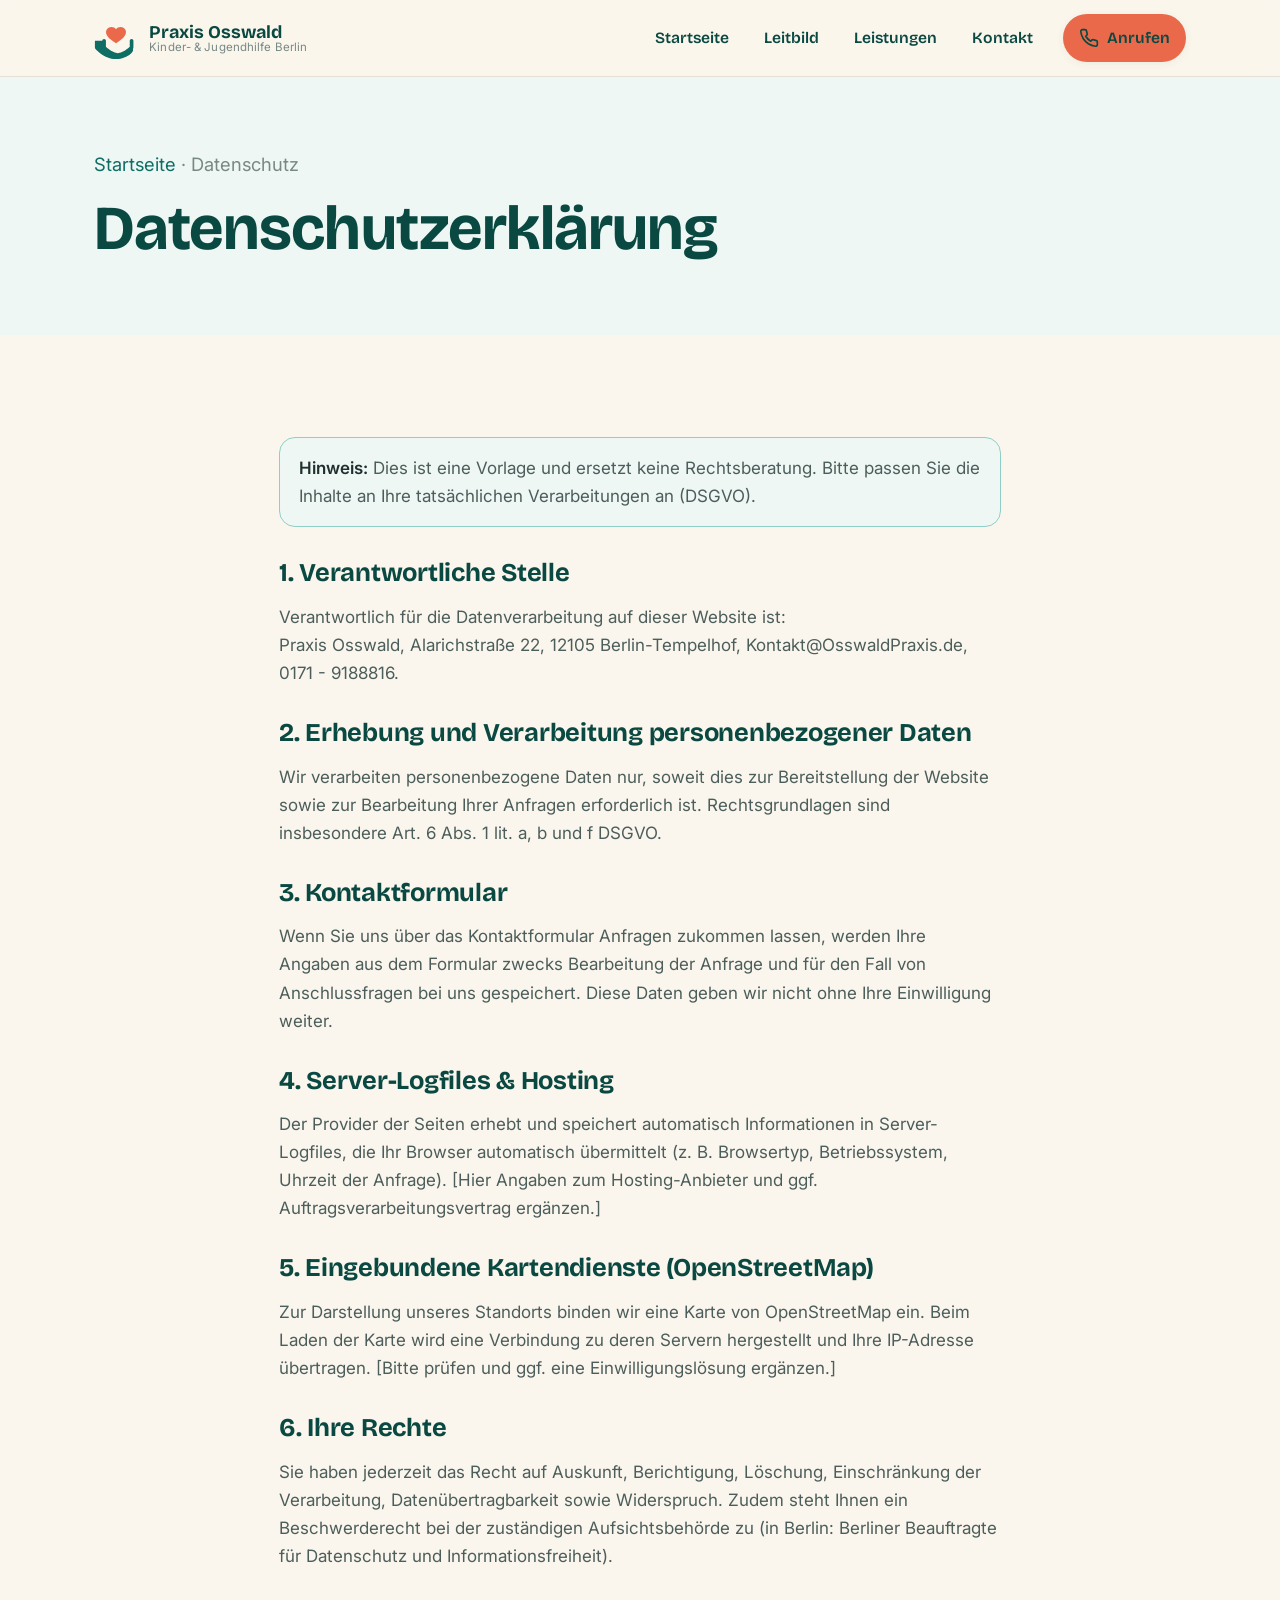
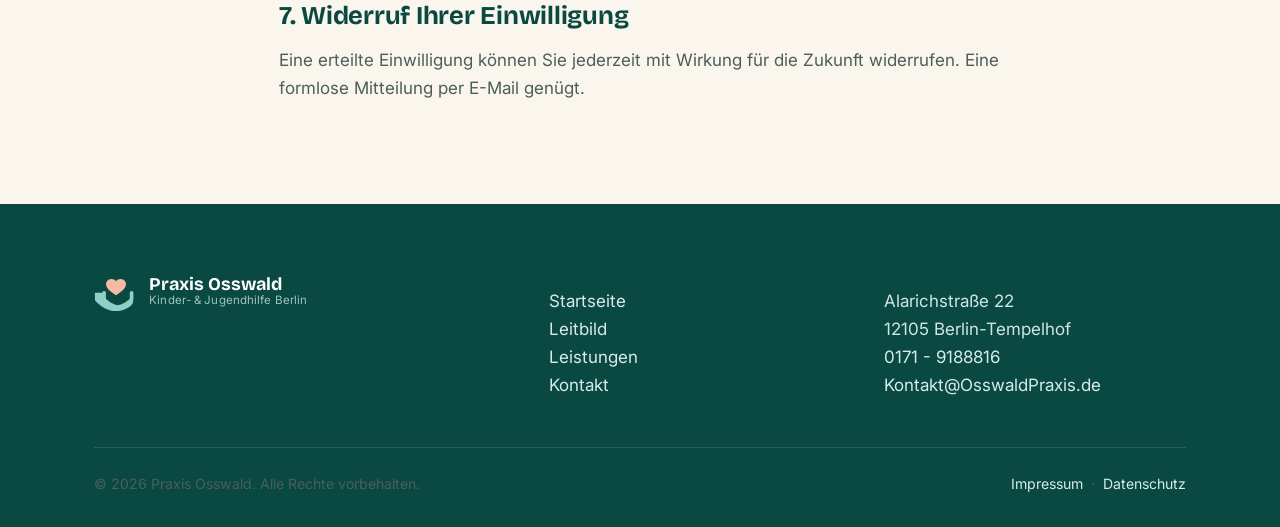
==== datenschutz.html @ 8bf073aa "Add Praxis Osswald website: warm, modern static site Build a responsive, accessible static website (" ====
<!DOCTYPE html>
<html lang="de">
<head>
  <meta charset="UTF-8" />
  <meta name="viewport" content="width=device-width, initial-scale=1" />
  <title>Datenschutzerklärung – Praxis Osswald</title>
  <meta name="description" content="Datenschutzerklärung der Praxis Osswald, freier Träger der Kinder- und Jugendhilfe in Berlin." />
  <meta name="robots" content="noindex" />
  <link rel="icon" href="assets/img/favicon.svg" type="image/svg+xml" />
  <link rel="preconnect" href="https://fonts.googleapis.com" />
  <link rel="preconnect" href="https://fonts.gstatic.com" crossorigin />
  <link href="https://fonts.googleapis.com/css2?family=Bricolage+Grotesque:opsz,wght@12..96,500;12..96,600;12..96,700&family=Inter:wght@400;500;600&display=swap" rel="stylesheet" />
  <script>document.documentElement.classList.add("js");</script>
  <link rel="stylesheet" href="assets/css/styles.css" />
</head>
<body>
  <a class="skip-link" href="#main">Zum Inhalt springen</a>

  <header class="site-header">
    <div class="container site-header__inner site-nav">
      <a class="brand" href="index.html" aria-label="Praxis Osswald – Startseite">
        <svg class="brand__mark" viewBox="0 0 48 48" fill="none" aria-hidden="true" xmlns="http://www.w3.org/2000/svg">
          <path d="M24 14.5c2.2-3.6 8.6-3.4 10.4.8 1.6 3.7-1.1 7.4-4 9.9-1.9 1.6-4.3 3.2-6.4 4.6-2.1-1.4-4.5-3-6.4-4.6-2.9-2.5-5.6-6.2-4-9.9 1.8-4.2 8.2-4.4 10.4-.8Z" fill="#e9694a"/>
          <path d="M9 27c0-1.1.9-2 2-2s2 .9 2 2v6.5c1.6 1.7 4.7 4 8 5.6 2.3 1.1 4 1.4 5 1.4s2.7-.3 5-1.4c3.3-1.6 6.4-3.9 8-5.6V27c0-1.1.9-2 2-2s2 .9 2 2v7.4c0 .6-.2 1.1-.6 1.5C44 38.6 38.7 43 33 45.4c-3 1.2-5.2 1.6-9 1.6s-6-.4-9-1.6C9.3 43 4 38.6 1.6 35.9 1.2 35.5 1 35 1 34.4V27" fill="#0e6e64"/>
        </svg>
        <span class="brand__text"><span class="brand__name">Praxis Osswald</span><span class="brand__tag">Kinder- &amp; Jugendhilfe Berlin</span></span>
      </a>
      <nav class="nav" aria-label="Hauptnavigation">
        <a href="index.html">Startseite</a>
        <a href="leitbild.html">Leitbild</a>
        <a href="leistungen.html">Leistungen</a>
        <a href="kontakt.html">Kontakt</a>
        <a class="btn btn--accent nav__cta" href="tel:+491719188816">
          <svg class="icon" viewBox="0 0 24 24" fill="none" stroke="currentColor" stroke-width="2" stroke-linecap="round" stroke-linejoin="round" aria-hidden="true"><path d="M22 16.92v3a2 2 0 0 1-2.18 2 19.79 19.79 0 0 1-8.63-3.07 19.5 19.5 0 0 1-6-6 19.79 19.79 0 0 1-3.07-8.67A2 2 0 0 1 4.11 2h3a2 2 0 0 1 2 1.72c.13.96.36 1.9.7 2.81a2 2 0 0 1-.45 2.11L8.09 9.91a16 16 0 0 0 6 6l1.27-1.27a2 2 0 0 1 2.11-.45c.9.34 1.85.57 2.81.7A2 2 0 0 1 22 16.92Z"/></svg>
          Anrufen
        </a>
      </nav>
      <button class="nav-toggle" type="button" aria-label="Menü öffnen" aria-expanded="false">
        <svg class="icon" viewBox="0 0 24 24" fill="none" stroke="currentColor" stroke-width="2" stroke-linecap="round" aria-hidden="true"><line x1="3" y1="6" x2="21" y2="6"/><line x1="3" y1="12" x2="21" y2="12"/><line x1="3" y1="18" x2="21" y2="18"/></svg>
      </button>
    </div>
  </header>

  <main id="main">
    <section class="page-hero">
      <div class="container">
        <p class="breadcrumb"><a href="index.html">Startseite</a> · Datenschutz</p>
        <h1 style="margin:.4rem 0 0;">Datenschutzerklärung</h1>
      </div>
    </section>

    <section class="section">
      <div class="container prose stack measure" style="max-width:70ch;">
        <p style="background:var(--teal-50); border:1px solid var(--teal-300); border-radius:var(--r-md); padding:1rem 1.2rem;"><strong>Hinweis:</strong> Dies ist eine Vorlage und ersetzt keine Rechtsberatung. Bitte passen Sie die Inhalte an Ihre tatsächlichen Verarbeitungen an (DSGVO).</p>

        <h3>1. Verantwortliche Stelle</h3>
        <p>Verantwortlich für die Datenverarbeitung auf dieser Website ist:<br>
          Praxis Osswald, Alarichstraße 22, 12105 Berlin-Tempelhof, Kontakt@OsswaldPraxis.de, 0171 - 9188816.</p>

        <h3>2. Erhebung und Verarbeitung personenbezogener Daten</h3>
        <p>Wir verarbeiten personenbezogene Daten nur, soweit dies zur Bereitstellung der Website sowie zur Bearbeitung Ihrer Anfragen erforderlich ist. Rechtsgrundlagen sind insbesondere Art. 6 Abs. 1 lit. a, b und f DSGVO.</p>

        <h3>3. Kontaktformular</h3>
        <p>Wenn Sie uns über das Kontaktformular Anfragen zukommen lassen, werden Ihre Angaben aus dem Formular zwecks Bearbeitung der Anfrage und für den Fall von Anschlussfragen bei uns gespeichert. Diese Daten geben wir nicht ohne Ihre Einwilligung weiter.</p>

        <h3>4. Server-Logfiles &amp; Hosting</h3>
        <p>Der Provider der Seiten erhebt und speichert automatisch Informationen in Server-Logfiles, die Ihr Browser automatisch übermittelt (z. B. Browsertyp, Betriebssystem, Uhrzeit der Anfrage). [Hier Angaben zum Hosting-Anbieter und ggf. Auftragsverarbeitungsvertrag ergänzen.]</p>

        <h3>5. Eingebundene Kartendienste (OpenStreetMap)</h3>
        <p>Zur Darstellung unseres Standorts binden wir eine Karte von OpenStreetMap ein. Beim Laden der Karte wird eine Verbindung zu deren Servern hergestellt und Ihre IP-Adresse übertragen. [Bitte prüfen und ggf. eine Einwilligungslösung ergänzen.]</p>

        <h3>6. Ihre Rechte</h3>
        <p>Sie haben jederzeit das Recht auf Auskunft, Berichtigung, Löschung, Einschränkung der Verarbeitung, Datenübertragbarkeit sowie Widerspruch. Zudem steht Ihnen ein Beschwerderecht bei der zuständigen Aufsichtsbehörde zu (in Berlin: Berliner Beauftragte für Datenschutz und Informationsfreiheit).</p>

        <h3>7. Widerruf Ihrer Einwilligung</h3>
        <p>Eine erteilte Einwilligung können Sie jederzeit mit Wirkung für die Zukunft widerrufen. Eine formlose Mitteilung per E-Mail genügt.</p>
      </div>
    </section>
  </main>

  <footer class="site-footer">
    <div class="container">
      <div class="footer__grid">
        <div class="footer__brand">
          <a class="brand" href="index.html" aria-label="Praxis Osswald – Startseite">
            <svg class="brand__mark" viewBox="0 0 48 48" fill="none" aria-hidden="true" xmlns="http://www.w3.org/2000/svg">
              <path d="M24 14.5c2.2-3.6 8.6-3.4 10.4.8 1.6 3.7-1.1 7.4-4 9.9-1.9 1.6-4.3 3.2-6.4 4.6-2.1-1.4-4.5-3-6.4-4.6-2.9-2.5-5.6-6.2-4-9.9 1.8-4.2 8.2-4.4 10.4-.8Z" fill="#f6b9a6"/>
              <path d="M9 27c0-1.1.9-2 2-2s2 .9 2 2v6.5c1.6 1.7 4.7 4 8 5.6 2.3 1.1 4 1.4 5 1.4s2.7-.3 5-1.4c3.3-1.6 6.4-3.9 8-5.6V27c0-1.1.9-2 2-2s2 .9 2 2v7.4c0 .6-.2 1.1-.6 1.5C44 38.6 38.7 43 33 45.4c-3 1.2-5.2 1.6-9 1.6s-6-.4-9-1.6C9.3 43 4 38.6 1.6 35.9 1.2 35.5 1 35 1 34.4V27" fill="#8fcfc6"/>
            </svg>
            <span class="brand__text"><span class="brand__name">Praxis Osswald</span><span class="brand__tag">Kinder- &amp; Jugendhilfe Berlin</span></span>
          </a>
        </div>
        <div class="footer__nav">
          <h4>Navigation</h4>
          <ul>
            <li><a href="index.html">Startseite</a></li>
            <li><a href="leitbild.html">Leitbild</a></li>
            <li><a href="leistungen.html">Leistungen</a></li>
            <li><a href="kontakt.html">Kontakt</a></li>
          </ul>
        </div>
        <div class="footer__contact">
          <h4>Kontakt</h4>
          <ul>
            <li>Alarichstraße 22<br>12105 Berlin-Tempelhof</li>
            <li><a href="tel:+491719188816">0171 - 9188816</a></li>
            <li><a href="mailto:Kontakt@OsswaldPraxis.de">Kontakt@OsswaldPraxis.de</a></li>
          </ul>
        </div>
      </div>
      <div class="footer__bottom">
        <p>© <span data-year>2026</span> Praxis Osswald. Alle Rechte vorbehalten.</p>
        <p><a href="impressum.html">Impressum</a> &nbsp;·&nbsp; <a href="datenschutz.html">Datenschutz</a></p>
      </div>
    </div>
  </footer>

  <script src="assets/js/main.js" defer></script>
</body>
</html>
---- assets/css/styles.css ----
/* =========================================================================
   Praxis Osswald – freier Träger der Kinder- und Jugendhilfe
   Design system: warm, vertrauensvoll, modern.
   Brand teal as the anchor, one warm coral accent used sparingly.
   ========================================================================= */

/* ---------- Design tokens ---------- */
:root {
  /* Brand teal scale */
  --teal-900: #0a4842;
  --teal-800: #0c574f;
  --teal-700: #0e6e64;
  --teal-600: #128a7c;
  --teal-500: #1aa396;
  --teal-300: #8fcfc6;
  --teal-100: #d7ece8;
  --teal-50:  #eef7f4;

  /* Warm neutrals */
  --cream:    #fbf6ed;
  --sand-100: #f3ebdb;
  --ink:      #21302f;
  --ink-soft: #4c5e5b;
  --ink-faint:#778885;
  --white:    #ffffff;
  --line:     #e6e0d4;

  /* Accents (use sparingly) */
  --coral:      #e9694a;
  --coral-soft: #f6b9a6;
  --sun:        #f3b53d;
  --sky:        #6fb4d8;

  /* Semantic */
  --bg:        var(--cream);
  --surface:   var(--white);
  --primary:   var(--teal-700);
  --primary-ink: #ffffff;
  --accent:    var(--coral);

  /* Type */
  --font-display: "Bricolage Grotesque", "Inter", system-ui, sans-serif;
  --font-body: "Inter", system-ui, -apple-system, "Segoe UI", sans-serif;

  /* Spacing scale (8pt) */
  --space-1: .25rem; --space-2: .5rem;  --space-3: .75rem; --space-4: 1rem;
  --space-5: 1.5rem; --space-6: 2rem;   --space-7: 3rem;   --space-8: 4rem;
  --space-9: 6rem;

  /* Radius & elevation */
  --r-sm: 10px; --r-md: 16px; --r-lg: 24px; --r-xl: 36px; --r-pill: 999px;
  --shadow-sm: 0 2px 8px rgba(13, 71, 65, .06);
  --shadow-md: 0 12px 30px rgba(13, 71, 65, .10);
  --shadow-lg: 0 24px 60px rgba(13, 71, 65, .14);

  --container: 1140px;
  --header-h: 76px;
}

/* ---------- Reset & base ---------- */
*, *::before, *::after { box-sizing: border-box; }
* { margin: 0; }
html { scroll-behavior: smooth; -webkit-text-size-adjust: 100%; }
html, body { overflow-x: clip; } /* contain decorative blobs without breaking sticky header */
body {
  font-family: var(--font-body);
  font-size: 1.0625rem;          /* 17px */
  line-height: 1.65;
  color: var(--ink);
  background: var(--bg);
  -webkit-font-smoothing: antialiased;
  text-rendering: optimizeLegibility;
}
img, svg { display: block; max-width: 100%; }
a { color: var(--teal-800); text-decoration-thickness: 1px; text-underline-offset: 3px; }
a:hover { color: var(--teal-600); }
ul { padding: 0; list-style: none; }

h1, h2, h3, h4 {
  font-family: var(--font-display);
  font-weight: 700;
  line-height: 1.08;
  letter-spacing: -0.015em;
  color: var(--teal-900);
}
h1 { font-size: clamp(2.3rem, 5.2vw, 3.9rem); }
h2 { font-size: clamp(1.8rem, 3.6vw, 2.7rem); }
h3 { font-size: clamp(1.25rem, 2vw, 1.6rem); letter-spacing: -0.01em; }

p { color: var(--ink-soft); }
strong { color: var(--ink); font-weight: 600; }

/* ---------- Layout helpers ---------- */
.container { width: 100%; max-width: var(--container); margin-inline: auto; padding-inline: var(--space-5); }
.section { padding-block: clamp(3.5rem, 8vw, 6.5rem); }
.section--tight { padding-block: clamp(2.5rem, 5vw, 4rem); }
.center { text-align: center; }
.measure { max-width: 60ch; }
.measure-narrow { max-width: 46ch; }
.stack > * + * { margin-top: var(--space-4); }

.eyebrow {
  display: inline-flex; align-items: center; gap: .5rem;
  font-family: var(--font-display); font-weight: 600;
  font-size: .8rem; letter-spacing: .12em; text-transform: uppercase;
  color: var(--teal-600);
}
.eyebrow::before {
  content: ""; width: 26px; height: 2px; border-radius: 2px;
  background: var(--coral);
}
.lead { font-size: 1.18rem; color: var(--ink-soft); }

/* ---------- Skip link ---------- */
.skip-link {
  position: absolute; left: 12px; top: -60px; z-index: 200;
  background: var(--teal-800); color: #fff; padding: .6rem 1rem;
  border-radius: var(--r-sm); transition: top .2s ease; font-weight: 600;
}
.skip-link:focus { top: 12px; color: #fff; }

/* ---------- Focus visibility ---------- */
:focus-visible {
  outline: 3px solid var(--teal-500);
  outline-offset: 2px;
  border-radius: 4px;
}

/* ---------- Buttons ---------- */
.btn {
  --btn-bg: var(--primary); --btn-ink: var(--primary-ink);
  display: inline-flex; align-items: center; justify-content: center; gap: .55rem;
  font-family: var(--font-display); font-weight: 600; font-size: 1rem;
  padding: .85rem 1.5rem; border-radius: var(--r-pill);
  background: var(--btn-bg); color: var(--btn-ink);
  border: 2px solid transparent; cursor: pointer;
  text-decoration: none; min-height: 48px;
  transition: transform .18s ease, box-shadow .18s ease, background-color .18s ease;
  box-shadow: var(--shadow-sm);
}
.btn:hover { color: var(--btn-ink); transform: translateY(-2px); box-shadow: var(--shadow-md); background: var(--teal-800); }
.btn:active { transform: translateY(0); }
.btn--accent { --btn-bg: var(--coral); --btn-ink: #fff; }
.btn--accent:hover { background: #d75a3d; }
.btn--ghost {
  --btn-bg: transparent; --btn-ink: var(--teal-800);
  border-color: var(--teal-300); box-shadow: none;
}
.btn--ghost:hover { background: var(--teal-50); border-color: var(--teal-500); color: var(--teal-800); }
.btn--lg { padding: 1rem 1.9rem; font-size: 1.06rem; }
.btn .icon { width: 20px; height: 20px; }

/* ---------- Header ---------- */
.site-header {
  position: sticky; top: 0; z-index: 100;
  background: rgba(251, 246, 237, .82);
  backdrop-filter: saturate(140%) blur(10px);
  border-bottom: 1px solid var(--line);
}
.site-header__inner {
  display: flex; align-items: center; justify-content: space-between;
  gap: var(--space-4); min-height: var(--header-h);
}
.brand { display: inline-flex; align-items: center; gap: .7rem; text-decoration: none; }
.brand__mark { width: 44px; height: 44px; flex: none; }
.brand__text { display: flex; flex-direction: column; line-height: 1.05; }
.brand__name { font-family: var(--font-display); font-weight: 700; font-size: 1.12rem; color: var(--teal-900); }
.brand__tag { font-size: .72rem; color: var(--ink-faint); letter-spacing: .01em; }

.nav { display: flex; align-items: center; gap: var(--space-2); }
.nav a {
  font-family: var(--font-display); font-weight: 600; font-size: .98rem;
  color: var(--teal-900); text-decoration: none;
  padding: .55rem .85rem; border-radius: var(--r-pill);
  transition: background-color .15s ease, color .15s ease;
}
.nav a:hover { background: var(--teal-50); }
.nav a[aria-current="page"] { background: var(--teal-700); color: #fff; }
.nav__cta { margin-left: var(--space-2); }

.nav-toggle {
  display: none; width: 48px; height: 48px; border: 1px solid var(--line);
  background: var(--white); border-radius: var(--r-sm); cursor: pointer;
  align-items: center; justify-content: center;
}
.nav-toggle .icon { width: 24px; height: 24px; color: var(--teal-900); }

/* ---------- Hero ---------- */
.hero { position: relative; overflow: hidden; padding-block: clamp(3rem, 7vw, 5.5rem); }
.hero__grid {
  display: grid; grid-template-columns: 1.05fr .95fr; gap: clamp(2rem, 5vw, 4rem);
  align-items: center;
}
.hero h1 { margin-bottom: var(--space-4); }
.hero h1 .hl { color: var(--teal-600); }
.hero__actions { display: flex; flex-wrap: wrap; gap: var(--space-3); margin-top: var(--space-6); }
.hero__trust {
  display: flex; flex-wrap: wrap; gap: .5rem 1.25rem; margin-top: var(--space-6);
  color: var(--ink-soft); font-size: .95rem;
}
.hero__trust li { display: inline-flex; align-items: center; gap: .5rem; }
.hero__trust .icon { width: 18px; height: 18px; color: var(--teal-600); }

.hero__art { position: relative; }
.hero__card {
  position: relative; z-index: 2; background: var(--white);
  border-radius: var(--r-xl); box-shadow: var(--shadow-lg);
  padding: clamp(1.5rem, 3vw, 2.4rem); overflow: hidden;
}
.blob {
  position: absolute; border-radius: 50%; filter: blur(2px); opacity: .9; z-index: 0;
}
.blob--1 { width: 320px; height: 320px; background: var(--teal-100); top: -60px; right: -60px; }
.blob--2 { width: 220px; height: 220px; background: var(--coral-soft); bottom: -50px; left: -40px; opacity: .55; }

/* decorative wave divider */
.wave { display: block; width: 100%; height: auto; color: var(--teal-50); }

/* ---------- Cards & grids ---------- */
.grid { display: grid; gap: var(--space-5); }
.grid--2 { grid-template-columns: repeat(2, 1fr); }
.grid--3 { grid-template-columns: repeat(3, 1fr); }
.grid--4 { grid-template-columns: repeat(4, 1fr); }

.card {
  background: var(--surface); border: 1px solid var(--line);
  border-radius: var(--r-lg); padding: var(--space-5);
  box-shadow: var(--shadow-sm);
  transition: transform .2s ease, box-shadow .2s ease, border-color .2s ease;
}
.card--link { display: block; text-decoration: none; color: inherit; }
.card--link:hover { transform: translateY(-4px); box-shadow: var(--shadow-md); border-color: var(--teal-300); color: inherit; }
.card h3 { margin-bottom: var(--space-2); }
.card p { font-size: .98rem; }
.card__more {
  display: inline-flex; align-items: center; gap: .4rem; margin-top: var(--space-4);
  font-family: var(--font-display); font-weight: 600; color: var(--teal-700);
}
.card--link:hover .card__more { gap: .65rem; color: var(--teal-600); }
.card__more .icon { width: 18px; height: 18px; }

/* icon chip */
.chip {
  width: 56px; height: 56px; border-radius: var(--r-md);
  display: grid; place-items: center; margin-bottom: var(--space-4);
  background: var(--teal-50); color: var(--teal-700);
}
.chip .icon { width: 28px; height: 28px; }
.chip--coral { background: #fdeee9; color: var(--coral); }
.chip--sun { background: #fdf3da; color: #c98a09; }
.chip--sky { background: #e7f2f8; color: #2f7ba3; }

/* tag / badge */
.tag {
  display: inline-block; font-family: var(--font-display); font-weight: 600;
  font-size: .78rem; letter-spacing: .02em; color: var(--teal-800);
  background: var(--teal-100); padding: .28rem .7rem; border-radius: var(--r-pill);
}

/* ---------- Section backgrounds ---------- */
.bg-soft { background: var(--teal-50); }
.bg-teal { background: var(--teal-800); color: #eaf5f2; }
.bg-teal h2, .bg-teal h3 { color: #fff; }
.bg-teal p { color: #cfe7e2; }
.bg-sand { background: var(--sand-100); }

/* ---------- Values ---------- */
.value { text-align: left; }
.value__num {
  font-family: var(--font-display); font-weight: 700; font-size: .9rem;
  color: var(--coral);
}

/* ---------- Service detail blocks ---------- */
.service {
  display: grid; grid-template-columns: 1fr 1.1fr; gap: clamp(1.5rem, 4vw, 3.5rem);
  align-items: center; padding-block: clamp(2rem, 4vw, 3.2rem);
  border-top: 1px solid var(--line);
}
.service:first-of-type { border-top: none; }
.service__media {
  border-radius: var(--r-lg); overflow: hidden; aspect-ratio: 4 / 3;
  background: linear-gradient(135deg, var(--teal-100), var(--teal-50));
  display: grid; place-items: center; box-shadow: var(--shadow-sm);
}
.service__media .illus { width: 72%; height: auto; }
.service:nth-child(even) .service__media { order: 2; }
.service h2 { font-size: clamp(1.5rem, 2.6vw, 2rem); margin-bottom: var(--space-3); }

/* ---------- Process steps ---------- */
.steps { counter-reset: step; display: grid; gap: var(--space-5); }
.step { position: relative; padding-left: 4.2rem; }
.step::before {
  counter-increment: step; content: counter(step);
  position: absolute; left: 0; top: 0;
  width: 3rem; height: 3rem; border-radius: var(--r-pill);
  background: var(--white); border: 2px solid var(--teal-300); color: var(--teal-700);
  font-family: var(--font-display); font-weight: 700; font-size: 1.2rem;
  display: grid; place-items: center;
}
.step h3 { margin-bottom: var(--space-1); }

/* ---------- CTA band ---------- */
.cta-band {
  border-radius: var(--r-xl); padding: clamp(2rem, 5vw, 3.5rem);
  background:
    radial-gradient(120% 120% at 100% 0%, rgba(243,181,61,.18), transparent 60%),
    var(--teal-800);
  color: #fff; text-align: center;
}
.cta-band h2 { color: #fff; }
.cta-band p { color: #cfe7e2; margin-inline: auto; }
.cta-band .hero__actions { justify-content: center; }

/* ---------- Forms ---------- */
.form { display: grid; gap: var(--space-4); }
.field { display: grid; gap: .4rem; }
.field label { font-family: var(--font-display); font-weight: 600; color: var(--teal-900); font-size: .95rem; }
.field .req { color: var(--coral); }
.field input, .field textarea {
  width: 100%; font: inherit; color: var(--ink);
  background: var(--white); border: 1.5px solid var(--line);
  border-radius: var(--r-sm); padding: .8rem .9rem; min-height: 48px;
  transition: border-color .15s ease, box-shadow .15s ease;
}
.field textarea { min-height: 150px; resize: vertical; }
.field input:focus, .field textarea:focus {
  outline: none; border-color: var(--teal-500);
  box-shadow: 0 0 0 4px var(--teal-100);
}
.checkbox { display: grid; grid-template-columns: auto 1fr; gap: .7rem; align-items: start; }
.checkbox input { width: 22px; height: 22px; margin-top: .15rem; accent-color: var(--teal-700); }
.checkbox label { font-family: var(--font-body); font-weight: 400; color: var(--ink-soft); font-size: .92rem; line-height: 1.5; }
.form__note { font-size: .85rem; color: var(--ink-faint); }
.form__status { display: none; padding: .9rem 1rem; border-radius: var(--r-sm); font-weight: 500; }
.form__status.is-visible { display: block; }
.form__status--ok { background: var(--teal-50); color: var(--teal-800); border: 1px solid var(--teal-300); }

.contact-meta { display: grid; gap: var(--space-3); }
.contact-meta li { display: grid; grid-template-columns: auto 1fr; gap: .8rem; align-items: start; }
.contact-meta .icon { width: 22px; height: 22px; color: var(--teal-600); margin-top: .15rem; }
.contact-meta a { color: var(--teal-800); }
.map-frame {
  width: 100%; aspect-ratio: 4 / 3; border: 0; border-radius: var(--r-lg);
  box-shadow: var(--shadow-sm); margin-top: var(--space-5);
}

/* ---------- Footer ---------- */
.site-footer { background: var(--teal-900); color: #cfe7e2; padding-block: var(--space-8) var(--space-6); }
.site-footer a { color: #d7ece8; text-decoration: none; }
.site-footer a:hover { color: #fff; text-decoration: underline; }
.footer__grid { display: grid; grid-template-columns: 1.4fr 1fr 1fr; gap: var(--space-6); }
.footer__brand .brand__name { color: #fff; }
.footer__brand .brand__tag { color: #9cc4bd; }
.footer h4 { color: #fff; font-size: 1rem; margin-bottom: var(--space-3); }
.footer ul { display: grid; gap: .6rem; }
.footer__bottom {
  margin-top: var(--space-7); padding-top: var(--space-5); border-top: 1px solid rgba(255,255,255,.12);
  display: flex; flex-wrap: wrap; gap: var(--space-3) var(--space-5); justify-content: space-between;
  font-size: .88rem; color: #9cc4bd;
}

/* ---------- Page hero (sub pages) ---------- */
.page-hero { padding-block: clamp(2.5rem, 6vw, 4.5rem); background: var(--teal-50); }
.page-hero .eyebrow { margin-bottom: var(--space-3); }
.page-hero p { font-size: 1.15rem; }
.breadcrumb { font-size: .85rem; color: var(--ink-faint); margin-bottom: var(--space-4); }
.breadcrumb a { color: var(--teal-700); text-decoration: none; }

/* ---------- Entrance animation ----------
   Content is always visible. A gentle one-time fade-up runs on load for a
   little polish; it never hides content, so no-JS and slow loads are safe. */
.reveal { opacity: 1; transform: none; }
@media (prefers-reduced-motion: no-preference) {
  .js .reveal { animation: fade-up .6s cubic-bezier(.22,.61,.36,1) both; }
}
@keyframes fade-up {
  from { opacity: 0; transform: translateY(16px); }
  to   { opacity: 1; transform: none; }
}

/* ---------- Prose ---------- */
.prose p + p { margin-top: var(--space-4); }
.prose h3 { margin-top: var(--space-6); margin-bottom: var(--space-2); }

/* ---------- Responsive ---------- */
@media (max-width: 920px) {
  .grid--4 { grid-template-columns: repeat(2, 1fr); }
  .grid--3 { grid-template-columns: repeat(2, 1fr); }
  .hero__grid { grid-template-columns: 1fr; }
  .hero__art { order: -1; max-width: 460px; }
  .service { grid-template-columns: 1fr; }
  .service:nth-child(even) .service__media { order: 0; }
  .service__media { max-width: 460px; }
  .footer__grid { grid-template-columns: 1fr 1fr; }
  .footer__brand { grid-column: 1 / -1; }
}
@media (max-width: 680px) {
  .nav { display: none; }
  .nav-toggle { display: inline-flex; }
  .site-nav.is-open .nav {
    display: flex; flex-direction: column; align-items: stretch;
    position: absolute; left: 0; right: 0; top: var(--header-h);
    background: var(--white); border-bottom: 1px solid var(--line);
    padding: var(--space-4); gap: var(--space-1); box-shadow: var(--shadow-md);
  }
  .site-nav.is-open .nav a { padding: .85rem 1rem; }
  .nav__cta { margin-left: 0; }
  .grid--2, .grid--3, .grid--4 { grid-template-columns: 1fr; }
  .footer__grid { grid-template-columns: 1fr; }
  body { font-size: 1rem; }
}

/* ---------- Reduced motion ---------- */
@media (prefers-reduced-motion: reduce) {
  html { scroll-behavior: auto; }
  *, *::before, *::after { animation-duration: .001ms !important; transition-duration: .001ms !important; }
  .reveal { opacity: 1; transform: none; }
}
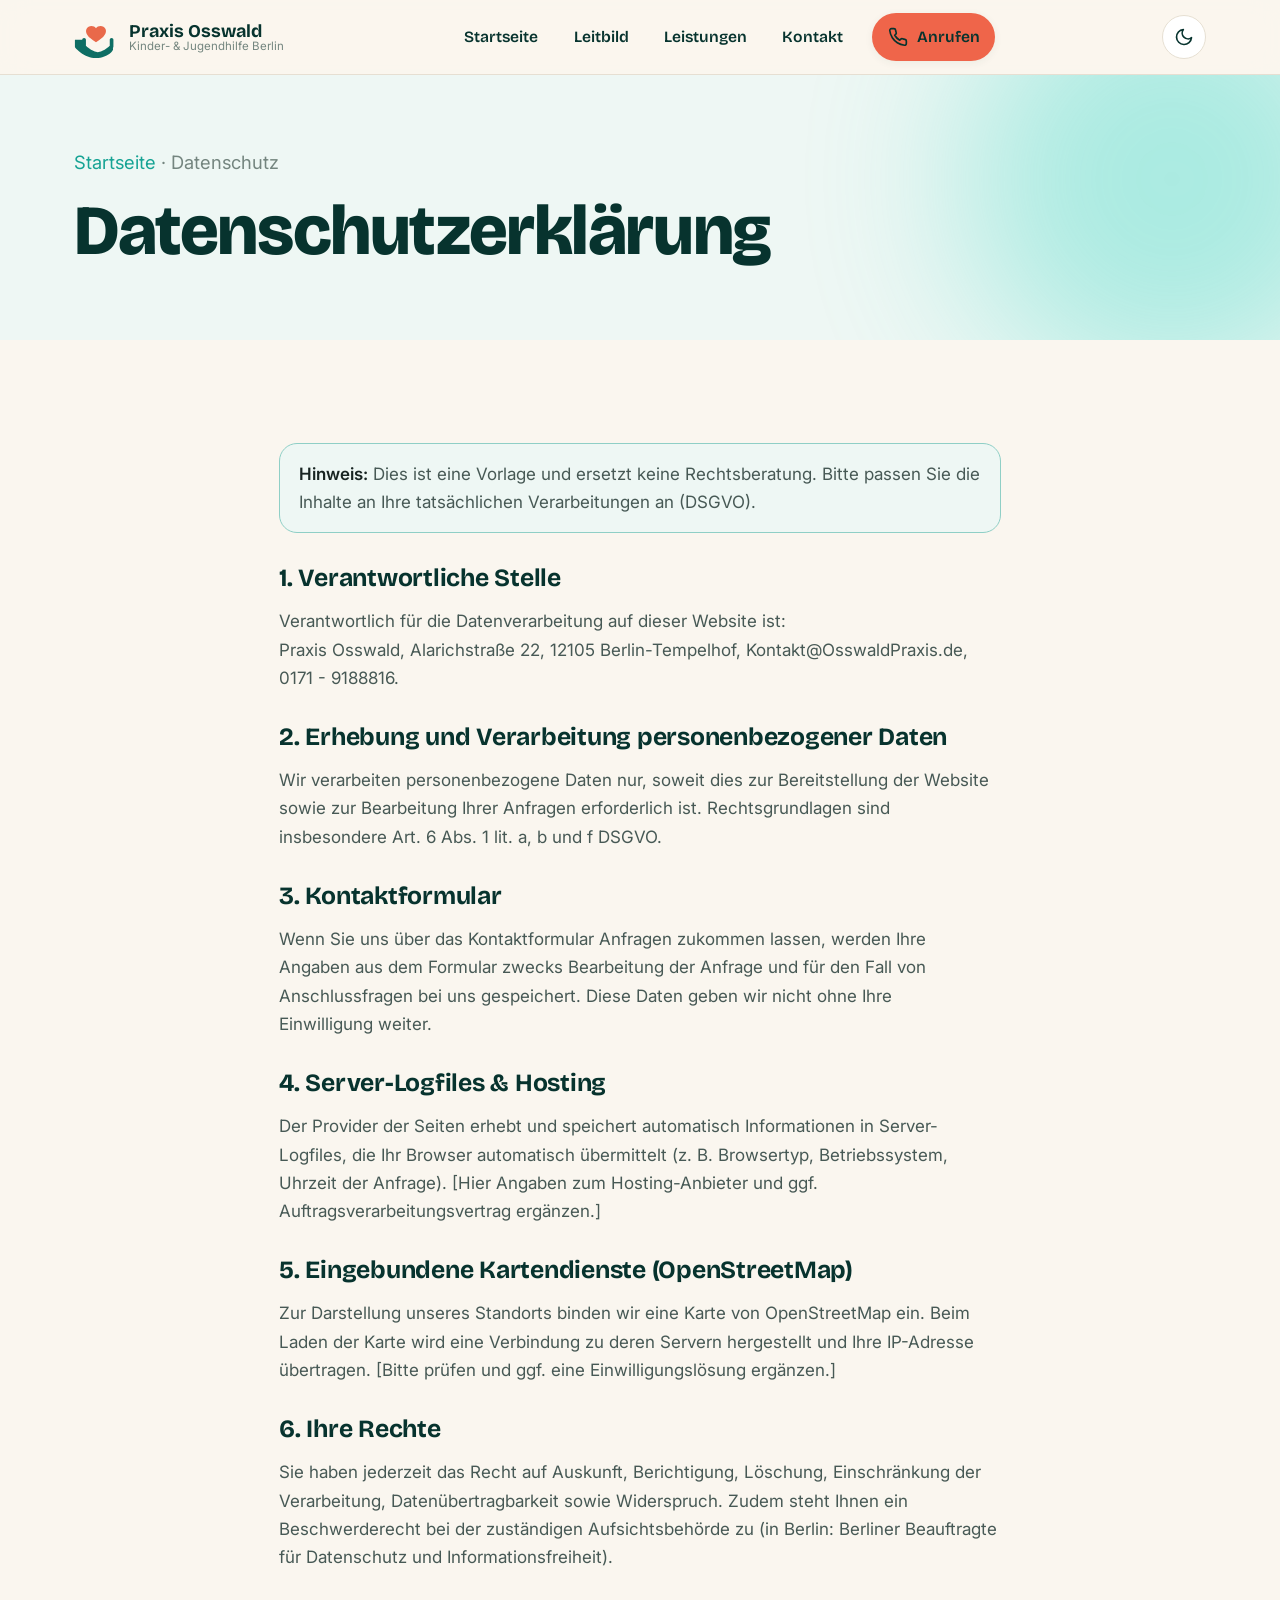
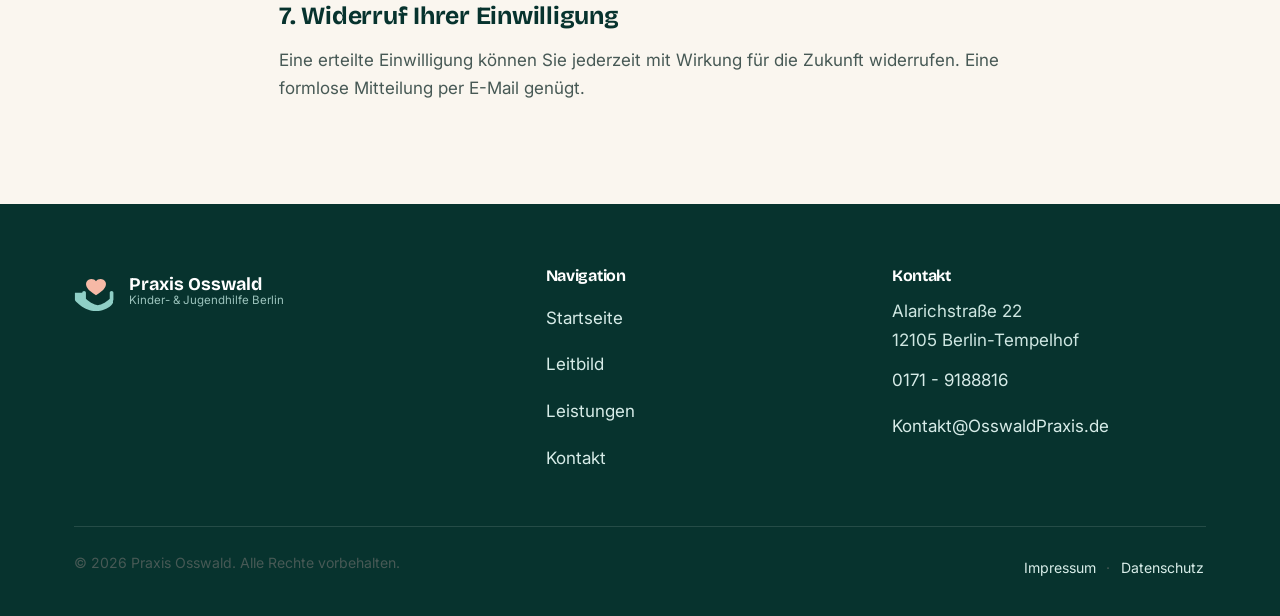
==== commit 507f05ff: "Redesign v2: modern web platform features and refreshed visual design Rebuild the design system on c" ====
--- a/datenschutz.html
+++ b/datenschutz.html
@@ -10,7 +10,7 @@
   <link rel="preconnect" href="https://fonts.googleapis.com" />
   <link rel="preconnect" href="https://fonts.gstatic.com" crossorigin />
   <link href="https://fonts.googleapis.com/css2?family=Bricolage+Grotesque:opsz,wght@12..96,500;12..96,600;12..96,700&family=Inter:wght@400;500;600&display=swap" rel="stylesheet" />
-  <script>document.documentElement.classList.add("js");</script>
+  <script>document.documentElement.classList.add("js");try{var t=localStorage.getItem("theme");if(t)document.documentElement.setAttribute("data-theme",t)}catch(e){}</script>
   <link rel="stylesheet" href="assets/css/styles.css" />
 </head>
 <body>
@@ -35,10 +35,17 @@
           Anrufen
         </a>
       </nav>
-      <button class="nav-toggle" type="button" aria-label="Menü öffnen" aria-expanded="false">
-        <svg class="icon" viewBox="0 0 24 24" fill="none" stroke="currentColor" stroke-width="2" stroke-linecap="round" aria-hidden="true"><line x1="3" y1="6" x2="21" y2="6"/><line x1="3" y1="12" x2="21" y2="12"/><line x1="3" y1="18" x2="21" y2="18"/></svg>
-      </button>
+      <div class="header-tools">
+        <button class="theme-toggle" type="button" data-theme-toggle aria-label="Zwischen hellem und dunklem Design wechseln">
+          <svg class="icon icon--moon" viewBox="0 0 24 24" fill="none" stroke="currentColor" stroke-width="2" stroke-linecap="round" stroke-linejoin="round" aria-hidden="true"><path d="M21 12.79A9 9 0 1 1 11.21 3 7 7 0 0 0 21 12.79Z"/></svg>
+          <svg class="icon icon--sun" viewBox="0 0 24 24" fill="none" stroke="currentColor" stroke-width="2" stroke-linecap="round" stroke-linejoin="round" aria-hidden="true"><circle cx="12" cy="12" r="4"/><path d="M12 2v2m0 16v2M4.93 4.93l1.41 1.41m11.32 11.32 1.41 1.41M2 12h2m16 0h2M6.34 17.66l-1.41 1.41M19.07 4.93l-1.41 1.41"/></svg>
+        </button>
+        <button class="nav-toggle" type="button" aria-label="Menü öffnen" aria-expanded="false">
+          <svg class="icon" viewBox="0 0 24 24" fill="none" stroke="currentColor" stroke-width="2" stroke-linecap="round" aria-hidden="true"><line x1="3" y1="6" x2="21" y2="6"/><line x1="3" y1="12" x2="21" y2="12"/><line x1="3" y1="18" x2="21" y2="18"/></svg>
+        </button>
+      </div>
     </div>
+    <div class="scroll-progress" aria-hidden="true"></div>
   </header>
 
   <main id="main">
--- a/assets/css/styles.css
+++ b/assets/css/styles.css
@@ -1,94 +1,154 @@
 /* =========================================================================
    Praxis Osswald – freier Träger der Kinder- und Jugendhilfe
-   Design system: warm, vertrauensvoll, modern.
-   Brand teal as the anchor, one warm coral accent used sparingly.
+   Design system v2: warm & trustworthy, built on the modern web platform.
+   Dark mode, view transitions, scroll-driven animations, color-mix, bento.
    ========================================================================= */
+
+/* ---------- View transitions (cross-document, progressive) ---------- */
+@view-transition { navigation: auto; }
+::view-transition-old(root), ::view-transition-new(root) { animation-duration: .28s; }
 
 /* ---------- Design tokens ---------- */
 :root {
+  color-scheme: light;
+
   /* Brand teal scale */
-  --teal-900: #0a4842;
-  --teal-800: #0c574f;
+  --teal-900: #07332e;
+  --teal-800: #0b4a43;
   --teal-700: #0e6e64;
   --teal-600: #128a7c;
-  --teal-500: #1aa396;
+  --teal-500: #16a394;
+  --teal-400: #2dd4bf;
   --teal-300: #8fcfc6;
   --teal-100: #d7ece8;
   --teal-50:  #eef7f4;
 
-  /* Warm neutrals */
-  --cream:    #fbf6ed;
-  --sand-100: #f3ebdb;
-  --ink:      #21302f;
-  --ink-soft: #4c5e5b;
-  --ink-faint:#778885;
-  --white:    #ffffff;
-  --line:     #e6e0d4;
-
-  /* Accents (use sparingly) */
-  --coral:      #e9694a;
+  /* Accents */
+  --coral:      #ef654a;
   --coral-soft: #f6b9a6;
-  --sun:        #f3b53d;
+  --sun:        #f4b942;
   --sky:        #6fb4d8;
 
-  /* Semantic */
-  --bg:        var(--cream);
-  --surface:   var(--white);
-  --primary:   var(--teal-700);
-  --primary-ink: #ffffff;
-  --accent:    var(--coral);
+  /* Neutrals / semantic */
+  --bg:        #faf6ef;
+  --bg-soft:   #eef7f4;
+  --bg-sand:   #f3ebdb;
+  --surface:   #ffffff;
+  --surface-2: #fdfaf4;
+  --ink:       #182422;
+  --ink-soft:  #475955;
+  --ink-faint: #74857f;
+  --line:      #e6dfd2;
+  --heading:   var(--teal-900);
+  --footer-bg: #07332e;
+
+  --shadow-sm: 0 2px 8px rgba(9, 56, 50, .06);
+  --shadow-md: 0 12px 30px rgba(9, 56, 50, .10);
+  --shadow-lg: 0 26px 64px rgba(9, 56, 50, .16);
 
   /* Type */
   --font-display: "Bricolage Grotesque", "Inter", system-ui, sans-serif;
   --font-body: "Inter", system-ui, -apple-system, "Segoe UI", sans-serif;
 
-  /* Spacing scale (8pt) */
+  /* Spacing (8pt) */
   --space-1: .25rem; --space-2: .5rem;  --space-3: .75rem; --space-4: 1rem;
   --space-5: 1.5rem; --space-6: 2rem;   --space-7: 3rem;   --space-8: 4rem;
   --space-9: 6rem;
 
-  /* Radius & elevation */
-  --r-sm: 10px; --r-md: 16px; --r-lg: 24px; --r-xl: 36px; --r-pill: 999px;
-  --shadow-sm: 0 2px 8px rgba(13, 71, 65, .06);
-  --shadow-md: 0 12px 30px rgba(13, 71, 65, .10);
-  --shadow-lg: 0 24px 60px rgba(13, 71, 65, .14);
-
-  --container: 1140px;
-  --header-h: 76px;
+  --r-sm: 12px; --r-md: 18px; --r-lg: 26px; --r-xl: 38px; --r-pill: 999px;
+  --container: 1180px;
+  --header-h: 74px;
+
+  /* Legacy aliases kept for sub-page inline styles */
+  --cream: var(--bg); --sand-100: var(--bg-sand);
+  --primary: var(--teal-700); --primary-ink: #fff; --accent: var(--coral);
+  --r-2: var(--r-md);
+}
+
+/* Dark theme tokens (system preference) */
+@media (prefers-color-scheme: dark) {
+  :root:not([data-theme="light"]) {
+    color-scheme: dark;
+    --bg:        #0b1615;
+    --bg-soft:   #0e1e1c;
+    --bg-sand:   #131f1c;
+    --surface:   #12201e;
+    --surface-2: #152422;
+    --ink:       #e8f1ee;
+    --ink-soft:  #aec3bd;
+    --ink-faint: #7e948e;
+    --line:      #24373372;
+    --heading:   #eaf7f3;
+    --footer-bg: #081211;
+    --teal-100:  #123f39;
+    --teal-50:   #10231f;
+    --teal-300:  #1c6c61;
+    --shadow-sm: 0 2px 8px rgba(0,0,0,.35);
+    --shadow-md: 0 12px 30px rgba(0,0,0,.45);
+    --shadow-lg: 0 26px 64px rgba(0,0,0,.55);
+  }
+}
+/* Dark theme tokens (explicit toggle) */
+:root[data-theme="dark"] {
+  color-scheme: dark;
+  --bg:        #0b1615;
+  --bg-soft:   #0e1e1c;
+  --bg-sand:   #131f1c;
+  --surface:   #12201e;
+  --surface-2: #152422;
+  --ink:       #e8f1ee;
+  --ink-soft:  #aec3bd;
+  --ink-faint: #7e948e;
+  --line:      #24373372;
+  --heading:   #eaf7f3;
+  --footer-bg: #081211;
+  --teal-100:  #123f39;
+  --teal-50:   #10231f;
+  --teal-300:  #1c6c61;
+  --shadow-sm: 0 2px 8px rgba(0,0,0,.35);
+  --shadow-md: 0 12px 30px rgba(0,0,0,.45);
+  --shadow-lg: 0 26px 64px rgba(0,0,0,.55);
 }
 
 /* ---------- Reset & base ---------- */
 *, *::before, *::after { box-sizing: border-box; }
 * { margin: 0; }
 html { scroll-behavior: smooth; -webkit-text-size-adjust: 100%; }
-html, body { overflow-x: clip; } /* contain decorative blobs without breaking sticky header */
+html, body { overflow-x: clip; }
 body {
   font-family: var(--font-body);
-  font-size: 1.0625rem;          /* 17px */
-  line-height: 1.65;
+  font-size: 1.0625rem;
+  line-height: 1.66;
   color: var(--ink);
   background: var(--bg);
   -webkit-font-smoothing: antialiased;
   text-rendering: optimizeLegibility;
+  transition: background-color .3s ease, color .3s ease;
 }
 img, svg { display: block; max-width: 100%; }
-a { color: var(--teal-800); text-decoration-thickness: 1px; text-underline-offset: 3px; }
-a:hover { color: var(--teal-600); }
+a { color: var(--teal-600); text-decoration-thickness: 1px; text-underline-offset: 3px; }
+a:hover { color: var(--teal-500); }
 ul { padding: 0; list-style: none; }
 
 h1, h2, h3, h4 {
   font-family: var(--font-display);
   font-weight: 700;
-  line-height: 1.08;
-  letter-spacing: -0.015em;
-  color: var(--teal-900);
-}
-h1 { font-size: clamp(2.3rem, 5.2vw, 3.9rem); }
-h2 { font-size: clamp(1.8rem, 3.6vw, 2.7rem); }
-h3 { font-size: clamp(1.25rem, 2vw, 1.6rem); letter-spacing: -0.01em; }
-
-p { color: var(--ink-soft); }
+  line-height: 1.06;
+  letter-spacing: -0.02em;
+  color: var(--heading);
+  text-wrap: balance;
+}
+h1 { font-size: clamp(2.5rem, 6vw, 4.4rem); font-weight: 800; }
+h2 { font-size: clamp(1.9rem, 3.8vw, 2.9rem); }
+h3 { font-size: clamp(1.25rem, 2vw, 1.55rem); letter-spacing: -0.01em; }
+p { color: var(--ink-soft); text-wrap: pretty; }
 strong { color: var(--ink); font-weight: 600; }
+
+/* Gradient highlight text */
+.grad {
+  background: linear-gradient(94deg, var(--teal-500) 0%, var(--teal-400) 45%, var(--coral) 100%);
+  -webkit-background-clip: text; background-clip: text; color: transparent;
+}
 
 /* ---------- Layout helpers ---------- */
 .container { width: 100%; max-width: var(--container); margin-inline: auto; padding-inline: var(--space-5); }
@@ -96,132 +156,186 @@
 .section--tight { padding-block: clamp(2.5rem, 5vw, 4rem); }
 .center { text-align: center; }
 .measure { max-width: 60ch; }
-.measure-narrow { max-width: 46ch; }
 .stack > * + * { margin-top: var(--space-4); }
+.grid { display: grid; gap: var(--space-5); }
+.grid--2 { grid-template-columns: repeat(2, 1fr); }
+.grid--3 { grid-template-columns: repeat(3, 1fr); }
+.grid--4 { grid-template-columns: repeat(4, 1fr); }
 
 .eyebrow {
-  display: inline-flex; align-items: center; gap: .5rem;
+  display: inline-flex; align-items: center; gap: .55rem;
   font-family: var(--font-display); font-weight: 600;
   font-size: .8rem; letter-spacing: .12em; text-transform: uppercase;
-  color: var(--teal-600);
-}
-.eyebrow::before {
-  content: ""; width: 26px; height: 2px; border-radius: 2px;
-  background: var(--coral);
-}
+  color: var(--teal-500);
+}
+.eyebrow::before { content: ""; width: 26px; height: 2px; border-radius: 2px; background: var(--coral); }
 .lead { font-size: 1.18rem; color: var(--ink-soft); }
 
-/* ---------- Skip link ---------- */
+.bg-soft { background: var(--bg-soft); }
+.bg-sand { background: var(--bg-sand); }
+.bg-teal { background: var(--teal-800); color: #eaf5f2; }
+.bg-teal h2, .bg-teal h3 { color: #fff; }
+.bg-teal p { color: #cfe7e2; }
+
+/* ---------- Skip link & focus ---------- */
 .skip-link {
-  position: absolute; left: 12px; top: -60px; z-index: 200;
+  position: absolute; left: 12px; top: -60px; z-index: 300;
   background: var(--teal-800); color: #fff; padding: .6rem 1rem;
   border-radius: var(--r-sm); transition: top .2s ease; font-weight: 600;
 }
 .skip-link:focus { top: 12px; color: #fff; }
-
-/* ---------- Focus visibility ---------- */
-:focus-visible {
-  outline: 3px solid var(--teal-500);
-  outline-offset: 2px;
-  border-radius: 4px;
-}
+:focus-visible { outline: 3px solid var(--teal-500); outline-offset: 2px; border-radius: 4px; }
 
 /* ---------- Buttons ---------- */
 .btn {
-  --btn-bg: var(--primary); --btn-ink: var(--primary-ink);
+  --btn-bg: var(--teal-700); --btn-ink: #fff;
   display: inline-flex; align-items: center; justify-content: center; gap: .55rem;
   font-family: var(--font-display); font-weight: 600; font-size: 1rem;
-  padding: .85rem 1.5rem; border-radius: var(--r-pill);
+  padding: .85rem 1.6rem; border-radius: var(--r-pill);
   background: var(--btn-bg); color: var(--btn-ink);
   border: 2px solid transparent; cursor: pointer;
   text-decoration: none; min-height: 48px;
   transition: transform .18s ease, box-shadow .18s ease, background-color .18s ease;
   box-shadow: var(--shadow-sm);
 }
-.btn:hover { color: var(--btn-ink); transform: translateY(-2px); box-shadow: var(--shadow-md); background: var(--teal-800); }
-.btn:active { transform: translateY(0); }
-.btn--accent { --btn-bg: var(--coral); --btn-ink: #fff; }
-.btn--accent:hover { background: #d75a3d; }
+.btn:hover { color: var(--btn-ink); transform: translateY(-2px); box-shadow: var(--shadow-md); background: var(--teal-600); }
+.btn:active { transform: translateY(0) scale(.98); }
+.btn--accent { --btn-bg: var(--coral); }
+.btn--accent:hover { background: #d95a3f; }
 .btn--ghost {
-  --btn-bg: transparent; --btn-ink: var(--teal-800);
-  border-color: var(--teal-300); box-shadow: none;
-}
-.btn--ghost:hover { background: var(--teal-50); border-color: var(--teal-500); color: var(--teal-800); }
-.btn--lg { padding: 1rem 1.9rem; font-size: 1.06rem; }
+  --btn-bg: transparent; --btn-ink: var(--teal-600);
+  border-color: color-mix(in oklab, var(--teal-500) 45%, transparent); box-shadow: none;
+}
+.btn--ghost:hover { background: color-mix(in oklab, var(--teal-500) 10%, transparent); border-color: var(--teal-500); color: var(--teal-500); }
+.btn--lg { padding: 1rem 2rem; font-size: 1.06rem; }
+/* Glow button: gradient ring for the primary hero action */
+.btn--glow { position: relative; --btn-bg: var(--teal-700); }
+.btn--glow::before {
+  content: ""; position: absolute; inset: -3px; border-radius: inherit; z-index: -1;
+  background: conic-gradient(from var(--glow-angle, 0deg), var(--teal-400), var(--coral), var(--sun), var(--teal-400));
+  filter: blur(10px); opacity: .55;
+}
+@property --glow-angle { syntax: "<angle>"; initial-value: 0deg; inherits: false; }
+@media (prefers-reduced-motion: no-preference) {
+  .btn--glow::before { animation: glow-spin 6s linear infinite; }
+  @keyframes glow-spin { to { --glow-angle: 360deg; } }
+}
 .btn .icon { width: 20px; height: 20px; }
 
 /* ---------- Header ---------- */
 .site-header {
   position: sticky; top: 0; z-index: 100;
-  background: rgba(251, 246, 237, .82);
-  backdrop-filter: saturate(140%) blur(10px);
+  background: color-mix(in oklab, var(--bg) 78%, transparent);
+  backdrop-filter: saturate(150%) blur(14px);
+  -webkit-backdrop-filter: saturate(150%) blur(14px);
   border-bottom: 1px solid var(--line);
 }
 .site-header__inner {
   display: flex; align-items: center; justify-content: space-between;
-  gap: var(--space-4); min-height: var(--header-h);
+  gap: var(--space-3); min-height: var(--header-h);
 }
 .brand { display: inline-flex; align-items: center; gap: .7rem; text-decoration: none; }
 .brand__mark { width: 44px; height: 44px; flex: none; }
 .brand__text { display: flex; flex-direction: column; line-height: 1.05; }
-.brand__name { font-family: var(--font-display); font-weight: 700; font-size: 1.12rem; color: var(--teal-900); }
-.brand__tag { font-size: .72rem; color: var(--ink-faint); letter-spacing: .01em; }
+.brand__name { font-family: var(--font-display); font-weight: 700; font-size: 1.12rem; color: var(--heading); }
+.brand__tag { font-size: .72rem; color: var(--ink-faint); }
 
 .nav { display: flex; align-items: center; gap: var(--space-2); }
 .nav a {
   font-family: var(--font-display); font-weight: 600; font-size: .98rem;
-  color: var(--teal-900); text-decoration: none;
+  color: var(--heading); text-decoration: none;
   padding: .55rem .85rem; border-radius: var(--r-pill);
   transition: background-color .15s ease, color .15s ease;
 }
-.nav a:hover { background: var(--teal-50); }
+.nav a:hover { background: color-mix(in oklab, var(--teal-500) 12%, transparent); }
 .nav a[aria-current="page"] { background: var(--teal-700); color: #fff; }
 .nav__cta { margin-left: var(--space-2); }
 
+.header-tools { display: flex; align-items: center; gap: var(--space-2); }
+.theme-toggle {
+  width: 44px; height: 44px; border-radius: var(--r-pill);
+  border: 1px solid var(--line); background: var(--surface);
+  display: inline-flex; align-items: center; justify-content: center; cursor: pointer;
+  color: var(--heading); transition: transform .18s ease, background-color .18s ease;
+}
+.theme-toggle:hover { transform: rotate(12deg) scale(1.05); }
+.theme-toggle .icon { width: 20px; height: 20px; }
+.theme-toggle .icon--sun { display: none; }
+:root[data-theme="dark"] .theme-toggle .icon--sun { display: block; }
+:root[data-theme="dark"] .theme-toggle .icon--moon { display: none; }
+@media (prefers-color-scheme: dark) {
+  :root:not([data-theme="light"]) .theme-toggle .icon--sun { display: block; }
+  :root:not([data-theme="light"]) .theme-toggle .icon--moon { display: none; }
+}
+
 .nav-toggle {
   display: none; width: 48px; height: 48px; border: 1px solid var(--line);
-  background: var(--white); border-radius: var(--r-sm); cursor: pointer;
-  align-items: center; justify-content: center;
-}
-.nav-toggle .icon { width: 24px; height: 24px; color: var(--teal-900); }
-
-/* ---------- Hero ---------- */
-.hero { position: relative; overflow: hidden; padding-block: clamp(3rem, 7vw, 5.5rem); }
-.hero__grid {
-  display: grid; grid-template-columns: 1.05fr .95fr; gap: clamp(2rem, 5vw, 4rem);
-  align-items: center;
-}
-.hero h1 { margin-bottom: var(--space-4); }
-.hero h1 .hl { color: var(--teal-600); }
+  background: var(--surface); border-radius: var(--r-sm); cursor: pointer;
+  align-items: center; justify-content: center; color: var(--heading);
+}
+.nav-toggle .icon { width: 24px; height: 24px; }
+
+/* Scroll progress (CSS scroll-driven animation, hidden if unsupported) */
+.scroll-progress { display: none; }
+@supports (animation-timeline: scroll()) {
+  .scroll-progress {
+    display: block; position: absolute; left: 0; bottom: -1px; height: 3px; width: 100%;
+    background: linear-gradient(90deg, var(--teal-400), var(--coral));
+    transform-origin: 0 50%; transform: scaleX(0);
+    animation: progress-grow linear both;
+    animation-timeline: scroll(root);
+  }
+  @keyframes progress-grow { from { transform: scaleX(0); } to { transform: scaleX(1); } }
+}
+
+/* ---------- Hero v2: gradient mesh ---------- */
+.hero { position: relative; overflow: clip; padding-block: clamp(4rem, 10vw, 8rem) clamp(3.5rem, 8vw, 6rem); }
+.hero__mesh { position: absolute; inset: 0; z-index: 0; pointer-events: none; }
+.mesh { position: absolute; border-radius: 50%; filter: blur(70px); opacity: .5; }
+.mesh--1 { width: 46vw; height: 46vw; min-width: 380px; min-height: 380px; background: var(--teal-400); top: -18%; right: -8%; }
+.mesh--2 { width: 34vw; height: 34vw; min-width: 300px; min-height: 300px; background: var(--coral); bottom: -22%; left: -10%; opacity: .3; }
+.mesh--3 { width: 22vw; height: 22vw; min-width: 200px; min-height: 200px; background: var(--sun); top: 10%; left: 22%; opacity: .25; }
+@media (prefers-reduced-motion: no-preference) {
+  .mesh--1 { animation: drift 16s ease-in-out infinite alternate; }
+  .mesh--2 { animation: drift 20s ease-in-out infinite alternate-reverse; }
+  .mesh--3 { animation: drift 24s ease-in-out infinite alternate; }
+  @keyframes drift { to { transform: translate(-4%, 6%) scale(1.08); } }
+}
+.hero__inner { position: relative; z-index: 1; max-width: 56rem; }
+.hero h1 { margin-block: var(--space-4) var(--space-5); }
 .hero__actions { display: flex; flex-wrap: wrap; gap: var(--space-3); margin-top: var(--space-6); }
 .hero__trust {
-  display: flex; flex-wrap: wrap; gap: .5rem 1.25rem; margin-top: var(--space-6);
+  display: flex; flex-wrap: wrap; gap: .5rem 1.5rem; margin-top: var(--space-6);
   color: var(--ink-soft); font-size: .95rem;
 }
 .hero__trust li { display: inline-flex; align-items: center; gap: .5rem; }
-.hero__trust .icon { width: 18px; height: 18px; color: var(--teal-600); }
-
-.hero__art { position: relative; }
-.hero__card {
-  position: relative; z-index: 2; background: var(--white);
-  border-radius: var(--r-xl); box-shadow: var(--shadow-lg);
-  padding: clamp(1.5rem, 3vw, 2.4rem); overflow: hidden;
-}
-.blob {
-  position: absolute; border-radius: 50%; filter: blur(2px); opacity: .9; z-index: 0;
-}
-.blob--1 { width: 320px; height: 320px; background: var(--teal-100); top: -60px; right: -60px; }
-.blob--2 { width: 220px; height: 220px; background: var(--coral-soft); bottom: -50px; left: -40px; opacity: .55; }
-
-/* decorative wave divider */
-.wave { display: block; width: 100%; height: auto; color: var(--teal-50); }
-
-/* ---------- Cards & grids ---------- */
-.grid { display: grid; gap: var(--space-5); }
-.grid--2 { grid-template-columns: repeat(2, 1fr); }
-.grid--3 { grid-template-columns: repeat(3, 1fr); }
-.grid--4 { grid-template-columns: repeat(4, 1fr); }
-
+.hero__trust .icon { width: 18px; height: 18px; color: var(--teal-500); }
+
+/* ---------- Marquee ---------- */
+.marquee {
+  --gap: 2.5rem;
+  display: flex; gap: var(--gap); overflow: hidden;
+  padding-block: var(--space-4);
+  border-block: 1px solid var(--line);
+  mask-image: linear-gradient(90deg, transparent, #000 8%, #000 92%, transparent);
+  -webkit-mask-image: linear-gradient(90deg, transparent, #000 8%, #000 92%, transparent);
+}
+.marquee__track {
+  display: flex; align-items: center; gap: var(--gap);
+  flex: none; min-width: 100%; justify-content: space-around;
+}
+@media (prefers-reduced-motion: no-preference) {
+  .marquee__track { animation: marquee 30s linear infinite; }
+  .marquee:hover .marquee__track { animation-play-state: paused; }
+  @keyframes marquee { to { transform: translateX(calc(-100% - var(--gap))); } }
+}
+.marquee__item {
+  display: inline-flex; align-items: center; gap: .6rem; white-space: nowrap;
+  font-family: var(--font-display); font-weight: 600; font-size: 1.02rem; color: var(--heading);
+}
+.marquee__item .icon { width: 18px; height: 18px; color: var(--coral); }
+
+/* ---------- Cards, chips, tags ---------- */
 .card {
   background: var(--surface); border: 1px solid var(--line);
   border-radius: var(--r-lg); padding: var(--space-5);
@@ -229,49 +343,149 @@
   transition: transform .2s ease, box-shadow .2s ease, border-color .2s ease;
 }
 .card--link { display: block; text-decoration: none; color: inherit; }
-.card--link:hover { transform: translateY(-4px); box-shadow: var(--shadow-md); border-color: var(--teal-300); color: inherit; }
+.card--link:hover { transform: translateY(-4px); box-shadow: var(--shadow-md); border-color: color-mix(in oklab, var(--teal-500) 50%, transparent); color: inherit; }
 .card h3 { margin-bottom: var(--space-2); }
 .card p { font-size: .98rem; }
 .card__more {
   display: inline-flex; align-items: center; gap: .4rem; margin-top: var(--space-4);
-  font-family: var(--font-display); font-weight: 600; color: var(--teal-700);
-}
-.card--link:hover .card__more { gap: .65rem; color: var(--teal-600); }
+  font-family: var(--font-display); font-weight: 600; color: var(--teal-500);
+}
+.card--link:hover .card__more { gap: .7rem; }
 .card__more .icon { width: 18px; height: 18px; }
 
-/* icon chip */
 .chip {
-  width: 56px; height: 56px; border-radius: var(--r-md);
+  width: 54px; height: 54px; border-radius: var(--r-md);
   display: grid; place-items: center; margin-bottom: var(--space-4);
-  background: var(--teal-50); color: var(--teal-700);
-}
-.chip .icon { width: 28px; height: 28px; }
-.chip--coral { background: #fdeee9; color: var(--coral); }
-.chip--sun { background: #fdf3da; color: #c98a09; }
-.chip--sky { background: #e7f2f8; color: #2f7ba3; }
-
-/* tag / badge */
+  background: color-mix(in oklab, var(--teal-500) 14%, transparent); color: var(--teal-500);
+}
+.chip .icon { width: 26px; height: 26px; }
+.chip--coral { background: color-mix(in oklab, var(--coral) 14%, transparent); color: var(--coral); }
+.chip--sun { background: color-mix(in oklab, var(--sun) 18%, transparent); color: color-mix(in oklab, var(--sun) 75%, var(--ink)); }
+.chip--sky { background: color-mix(in oklab, var(--sky) 18%, transparent); color: color-mix(in oklab, var(--sky) 70%, var(--ink)); }
+
 .tag {
   display: inline-block; font-family: var(--font-display); font-weight: 600;
-  font-size: .78rem; letter-spacing: .02em; color: var(--teal-800);
-  background: var(--teal-100); padding: .28rem .7rem; border-radius: var(--r-pill);
-}
-
-/* ---------- Section backgrounds ---------- */
-.bg-soft { background: var(--teal-50); }
-.bg-teal { background: var(--teal-800); color: #eaf5f2; }
-.bg-teal h2, .bg-teal h3 { color: #fff; }
-.bg-teal p { color: #cfe7e2; }
-.bg-sand { background: var(--sand-100); }
+  font-size: .78rem; letter-spacing: .02em; color: var(--teal-500);
+  background: color-mix(in oklab, var(--teal-500) 13%, transparent);
+  padding: .28rem .75rem; border-radius: var(--r-pill);
+}
+.page-hero nav[aria-label] { gap: .5rem; }
+.page-hero nav[aria-label] a.tag { display: inline-flex; align-items: center; min-height: 40px; padding-inline: 1rem; }
+
+/* ---------- Bento grid ---------- */
+.bento { display: grid; gap: var(--space-4); grid-template-columns: repeat(12, 1fr); margin-top: var(--space-7); }
+.bento > * { grid-column: span 12; }
+@media (min-width: 860px) {
+  .bento .b-7 { grid-column: span 7; }
+  .bento .b-5 { grid-column: span 5; }
+  .bento .b-6 { grid-column: span 6; }
+}
+.bento .card { position: relative; overflow: hidden; display: flex; flex-direction: column; }
+.bento .card::after {
+  content: ""; position: absolute; inset: 0; opacity: 0; pointer-events: none;
+  transition: opacity .3s ease;
+  background: radial-gradient(360px circle at var(--mx, 50%) var(--my, 50%),
+              color-mix(in oklab, var(--teal-400) 16%, transparent), transparent 70%);
+}
+.bento .card:hover::after { opacity: 1; }
+.bento .card .card__more { margin-top: auto; padding-top: var(--space-4); }
+.bento .card--feature {
+  background:
+    radial-gradient(120% 140% at 100% 0%, color-mix(in oklab, var(--teal-400) 16%, transparent), transparent 55%),
+    var(--surface);
+}
 
 /* ---------- Values ---------- */
 .value { text-align: left; }
-.value__num {
-  font-family: var(--font-display); font-weight: 700; font-size: .9rem;
-  color: var(--coral);
-}
-
-/* ---------- Service detail blocks ---------- */
+.value__num { font-family: var(--font-display); font-weight: 700; font-size: .9rem; color: var(--coral); }
+
+/* ---------- Stats band ---------- */
+.stats {
+  background:
+    radial-gradient(110% 160% at 85% -20%, color-mix(in oklab, var(--teal-400) 22%, transparent), transparent 55%),
+    var(--teal-900);
+  color: #eaf5f2;
+}
+:root[data-theme="dark"] .stats { background-color: #0d1f1c; }
+.stats__grid { display: grid; grid-template-columns: repeat(4, 1fr); gap: var(--space-5); padding-block: clamp(3rem, 6vw, 4.5rem); }
+.stat { text-align: center; }
+.stat__num {
+  font-family: var(--font-display); font-weight: 800; font-size: clamp(2.4rem, 5vw, 3.6rem);
+  line-height: 1; display: block; font-variant-numeric: tabular-nums;
+  background: linear-gradient(94deg, var(--teal-400), #9ef0e4 55%, var(--sun));
+  -webkit-background-clip: text; background-clip: text; color: transparent;
+}
+.stat__label { display: block; margin-top: .5rem; color: #b9d8d1; font-size: .95rem; }
+
+/* ---------- Steps ---------- */
+.steps { counter-reset: step; display: grid; gap: var(--space-5); position: relative; }
+.step { position: relative; padding-left: 4.2rem; }
+.step::before {
+  counter-increment: step; content: counter(step);
+  position: absolute; left: 0; top: 0;
+  width: 3rem; height: 3rem; border-radius: var(--r-pill);
+  background: var(--surface); border: 2px solid color-mix(in oklab, var(--teal-500) 45%, transparent);
+  color: var(--teal-500);
+  font-family: var(--font-display); font-weight: 700; font-size: 1.2rem;
+  display: grid; place-items: center;
+}
+.step:not(:last-child)::after {
+  content: ""; position: absolute; left: calc(1.5rem - 1px); top: 3.4rem; bottom: -1.4rem;
+  width: 2px; background: linear-gradient(var(--teal-300), transparent);
+}
+.step h3 { margin-bottom: var(--space-1); }
+
+/* ---------- FAQ (exclusive accordion via details[name]) ---------- */
+.faq-list { display: grid; gap: var(--space-3); margin-top: var(--space-6); }
+.faq {
+  background: var(--surface); border: 1px solid var(--line);
+  border-radius: var(--r-md); box-shadow: var(--shadow-sm);
+  transition: border-color .2s ease;
+}
+.faq[open] { border-color: color-mix(in oklab, var(--teal-500) 45%, transparent); }
+.faq summary {
+  display: flex; align-items: center; justify-content: space-between; gap: var(--space-3);
+  cursor: pointer; list-style: none; padding: 1.1rem 1.3rem; min-height: 48px;
+  font-family: var(--font-display); font-weight: 600; font-size: 1.06rem; color: var(--heading);
+}
+.faq summary::-webkit-details-marker { display: none; }
+.faq summary .icon { width: 22px; height: 22px; flex: none; color: var(--teal-500); transition: transform .25s ease; }
+.faq[open] summary .icon { transform: rotate(45deg); }
+.faq__body { padding: 0 1.3rem 1.2rem; }
+.faq__body p + p { margin-top: var(--space-3); }
+@media (prefers-reduced-motion: no-preference) {
+  .faq__body { animation: faq-in .3s ease both; }
+  @keyframes faq-in { from { opacity: 0; transform: translateY(-6px); } }
+}
+
+/* ---------- CTA band ---------- */
+.cta-band {
+  position: relative; overflow: hidden;
+  border-radius: var(--r-xl); padding: clamp(2.2rem, 5vw, 3.8rem);
+  background:
+    radial-gradient(120% 140% at 100% 0%, color-mix(in oklab, var(--sun) 22%, transparent), transparent 55%),
+    radial-gradient(120% 140% at 0% 100%, color-mix(in oklab, var(--teal-400) 18%, transparent), transparent 55%),
+    var(--teal-900);
+  color: #fff; text-align: center;
+}
+.cta-band h2 { color: #fff; }
+.cta-band p { color: #cfe7e2; margin-inline: auto; }
+.cta-band .hero__actions { justify-content: center; }
+
+/* ---------- Page hero (sub pages) ---------- */
+.page-hero { padding-block: clamp(2.5rem, 6vw, 4.5rem); background: var(--bg-soft); position: relative; overflow: clip; }
+.page-hero::after {
+  content: ""; position: absolute; right: -8%; top: -40%; width: 420px; height: 420px;
+  border-radius: 50%; filter: blur(80px); opacity: .35; pointer-events: none;
+  background: var(--teal-400);
+}
+.page-hero > .container { position: relative; z-index: 1; }
+.page-hero .eyebrow { margin-bottom: var(--space-3); }
+.page-hero p { font-size: 1.15rem; }
+.breadcrumb { font-size: .85rem; color: var(--ink-faint); margin-bottom: var(--space-4); }
+.breadcrumb a { color: var(--teal-500); text-decoration: none; }
+
+/* ---------- Service detail blocks (Leistungen) ---------- */
 .service {
   display: grid; grid-template-columns: 1fr 1.1fr; gap: clamp(1.5rem, 4vw, 3.5rem);
   align-items: center; padding-block: clamp(2rem, 4vw, 3.2rem);
@@ -287,113 +501,110 @@
 .service:nth-child(even) .service__media { order: 2; }
 .service h2 { font-size: clamp(1.5rem, 2.6vw, 2rem); margin-bottom: var(--space-3); }
 
-/* ---------- Process steps ---------- */
-.steps { counter-reset: step; display: grid; gap: var(--space-5); }
-.step { position: relative; padding-left: 4.2rem; }
-.step::before {
-  counter-increment: step; content: counter(step);
-  position: absolute; left: 0; top: 0;
-  width: 3rem; height: 3rem; border-radius: var(--r-pill);
-  background: var(--white); border: 2px solid var(--teal-300); color: var(--teal-700);
-  font-family: var(--font-display); font-weight: 700; font-size: 1.2rem;
-  display: grid; place-items: center;
-}
-.step h3 { margin-bottom: var(--space-1); }
-
-/* ---------- CTA band ---------- */
-.cta-band {
-  border-radius: var(--r-xl); padding: clamp(2rem, 5vw, 3.5rem);
-  background:
-    radial-gradient(120% 120% at 100% 0%, rgba(243,181,61,.18), transparent 60%),
-    var(--teal-800);
-  color: #fff; text-align: center;
-}
-.cta-band h2 { color: #fff; }
-.cta-band p { color: #cfe7e2; margin-inline: auto; }
-.cta-band .hero__actions { justify-content: center; }
+/* ---------- Prose ---------- */
+.prose p + p { margin-top: var(--space-4); }
+.prose h3 { margin-top: var(--space-6); margin-bottom: var(--space-2); }
 
 /* ---------- Forms ---------- */
 .form { display: grid; gap: var(--space-4); }
 .field { display: grid; gap: .4rem; }
-.field label { font-family: var(--font-display); font-weight: 600; color: var(--teal-900); font-size: .95rem; }
+.field label { font-family: var(--font-display); font-weight: 600; color: var(--heading); font-size: .95rem; }
 .field .req { color: var(--coral); }
 .field input, .field textarea {
   width: 100%; font: inherit; color: var(--ink);
-  background: var(--white); border: 1.5px solid var(--line);
+  background: var(--surface-2); border: 1.5px solid var(--line);
   border-radius: var(--r-sm); padding: .8rem .9rem; min-height: 48px;
   transition: border-color .15s ease, box-shadow .15s ease;
 }
 .field textarea { min-height: 150px; resize: vertical; }
 .field input:focus, .field textarea:focus {
   outline: none; border-color: var(--teal-500);
-  box-shadow: 0 0 0 4px var(--teal-100);
+  box-shadow: 0 0 0 4px color-mix(in oklab, var(--teal-500) 18%, transparent);
 }
 .checkbox { display: grid; grid-template-columns: auto 1fr; gap: .7rem; align-items: start; }
-.checkbox input { width: 22px; height: 22px; margin-top: .15rem; accent-color: var(--teal-700); }
+.checkbox input { width: 24px; height: 24px; margin-top: .15rem; accent-color: var(--teal-600); }
 .checkbox label { font-family: var(--font-body); font-weight: 400; color: var(--ink-soft); font-size: .92rem; line-height: 1.5; }
 .form__note { font-size: .85rem; color: var(--ink-faint); }
 .form__status { display: none; padding: .9rem 1rem; border-radius: var(--r-sm); font-weight: 500; }
 .form__status.is-visible { display: block; }
-.form__status--ok { background: var(--teal-50); color: var(--teal-800); border: 1px solid var(--teal-300); }
+.form__status--ok { background: var(--teal-50); color: var(--teal-500); border: 1px solid color-mix(in oklab, var(--teal-500) 40%, transparent); }
 
 .contact-meta { display: grid; gap: var(--space-3); }
 .contact-meta li { display: grid; grid-template-columns: auto 1fr; gap: .8rem; align-items: start; }
-.contact-meta .icon { width: 22px; height: 22px; color: var(--teal-600); margin-top: .15rem; }
-.contact-meta a { color: var(--teal-800); }
+.contact-meta .icon { width: 22px; height: 22px; color: var(--teal-500); margin-top: .15rem; }
+.contact-meta a { color: var(--teal-500); display: inline-block; padding: .25rem 0; }
 .map-frame {
   width: 100%; aspect-ratio: 4 / 3; border: 0; border-radius: var(--r-lg);
   box-shadow: var(--shadow-sm); margin-top: var(--space-5);
 }
 
+/* ---------- Hero card / blobs (Leitbild illustration) ---------- */
+.hero__art { position: relative; }
+.hero__card {
+  position: relative; z-index: 2; background: var(--surface);
+  border-radius: var(--r-xl); box-shadow: var(--shadow-lg);
+  padding: clamp(1.5rem, 3vw, 2.4rem); overflow: hidden;
+}
+.blob { position: absolute; border-radius: 50%; filter: blur(2px); opacity: .8; z-index: 0; }
+.blob--1 { width: 320px; height: 320px; background: var(--teal-100); top: -60px; right: -60px; }
+.blob--2 { width: 220px; height: 220px; background: var(--coral-soft); bottom: -50px; left: -40px; opacity: .4; }
+
 /* ---------- Footer ---------- */
-.site-footer { background: var(--teal-900); color: #cfe7e2; padding-block: var(--space-8) var(--space-6); }
+.site-footer { background: var(--footer-bg); color: #cfe7e2; padding-block: var(--space-8) var(--space-6); }
 .site-footer a { color: #d7ece8; text-decoration: none; }
 .site-footer a:hover { color: #fff; text-decoration: underline; }
 .footer__grid { display: grid; grid-template-columns: 1.4fr 1fr 1fr; gap: var(--space-6); }
 .footer__brand .brand__name { color: #fff; }
 .footer__brand .brand__tag { color: #9cc4bd; }
-.footer h4 { color: #fff; font-size: 1rem; margin-bottom: var(--space-3); }
-.footer ul { display: grid; gap: .6rem; }
+.site-footer h4 { color: #fff; font-size: 1rem; margin-bottom: var(--space-3); }
+.site-footer .footer__nav ul,
+.site-footer .footer__contact ul { display: grid; gap: .35rem; }
+.site-footer ul a { display: inline-block; padding: .4rem 0; }
 .footer__bottom {
   margin-top: var(--space-7); padding-top: var(--space-5); border-top: 1px solid rgba(255,255,255,.12);
   display: flex; flex-wrap: wrap; gap: var(--space-3) var(--space-5); justify-content: space-between;
   font-size: .88rem; color: #9cc4bd;
 }
-
-/* ---------- Page hero (sub pages) ---------- */
-.page-hero { padding-block: clamp(2.5rem, 6vw, 4.5rem); background: var(--teal-50); }
-.page-hero .eyebrow { margin-bottom: var(--space-3); }
-.page-hero p { font-size: 1.15rem; }
-.breadcrumb { font-size: .85rem; color: var(--ink-faint); margin-bottom: var(--space-4); }
-.breadcrumb a { color: var(--teal-700); text-decoration: none; }
-
-/* ---------- Entrance animation ----------
-   Content is always visible. A gentle one-time fade-up runs on load for a
-   little polish; it never hides content, so no-JS and slow loads are safe. */
+.footer__bottom a { display: inline-block; padding: .3rem .15rem; }
+
+/* ---------- Entrance & scroll-driven reveal ----------
+   Content is always visible; animation is pure enhancement. */
 .reveal { opacity: 1; transform: none; }
 @media (prefers-reduced-motion: no-preference) {
   .js .reveal { animation: fade-up .6s cubic-bezier(.22,.61,.36,1) both; }
+  /* Modern browsers: tie the reveal to scroll position instead */
+  @supports (animation-timeline: view()) {
+    .js .reveal {
+      animation: fade-up linear both;
+      animation-timeline: view();
+      animation-range: entry 5% entry 45%;
+    }
+  }
 }
 @keyframes fade-up {
-  from { opacity: 0; transform: translateY(16px); }
+  from { opacity: 0; transform: translateY(20px); }
   to   { opacity: 1; transform: none; }
 }
-
-/* ---------- Prose ---------- */
-.prose p + p { margin-top: var(--space-4); }
-.prose h3 { margin-top: var(--space-6); margin-bottom: var(--space-2); }
 
 /* ---------- Responsive ---------- */
 @media (max-width: 920px) {
-  .grid--4 { grid-template-columns: repeat(2, 1fr); }
-  .grid--3 { grid-template-columns: repeat(2, 1fr); }
-  .hero__grid { grid-template-columns: 1fr; }
-  .hero__art { order: -1; max-width: 460px; }
+  .grid--4, .grid--3 { grid-template-columns: repeat(2, 1fr); }
+  .stats__grid { grid-template-columns: repeat(2, 1fr); }
   .service { grid-template-columns: 1fr; }
   .service:nth-child(even) .service__media { order: 0; }
   .service__media { max-width: 460px; }
   .footer__grid { grid-template-columns: 1fr 1fr; }
   .footer__brand { grid-column: 1 / -1; }
+  .hero__art { max-width: 460px; }
+}
+@media (max-width: 560px) {
+  .hero__actions { flex-direction: column; align-items: stretch; }
+  .hero__actions .btn { width: 100%; }
+  .cta-band .hero__actions { align-items: stretch; }
+  .footer__bottom { gap: var(--space-3); }
+  .page-hero nav[aria-label] a.tag { min-height: 44px; }
+  .hero { padding-top: 2.5rem; }
+  h1 { line-height: 1.1; }
 }
 @media (max-width: 680px) {
   .nav { display: none; }
@@ -401,12 +612,13 @@
   .site-nav.is-open .nav {
     display: flex; flex-direction: column; align-items: stretch;
     position: absolute; left: 0; right: 0; top: var(--header-h);
-    background: var(--white); border-bottom: 1px solid var(--line);
+    background: var(--surface); border-bottom: 1px solid var(--line);
     padding: var(--space-4); gap: var(--space-1); box-shadow: var(--shadow-md);
   }
   .site-nav.is-open .nav a { padding: .85rem 1rem; }
   .nav__cta { margin-left: 0; }
   .grid--2, .grid--3, .grid--4 { grid-template-columns: 1fr; }
+  .stats__grid { grid-template-columns: repeat(2, 1fr); gap: var(--space-6) var(--space-4); }
   .footer__grid { grid-template-columns: 1fr; }
   body { font-size: 1rem; }
 }
@@ -416,4 +628,5 @@
   html { scroll-behavior: auto; }
   *, *::before, *::after { animation-duration: .001ms !important; transition-duration: .001ms !important; }
   .reveal { opacity: 1; transform: none; }
-}
+  ::view-transition-old(root), ::view-transition-new(root) { animation: none; }
+}
